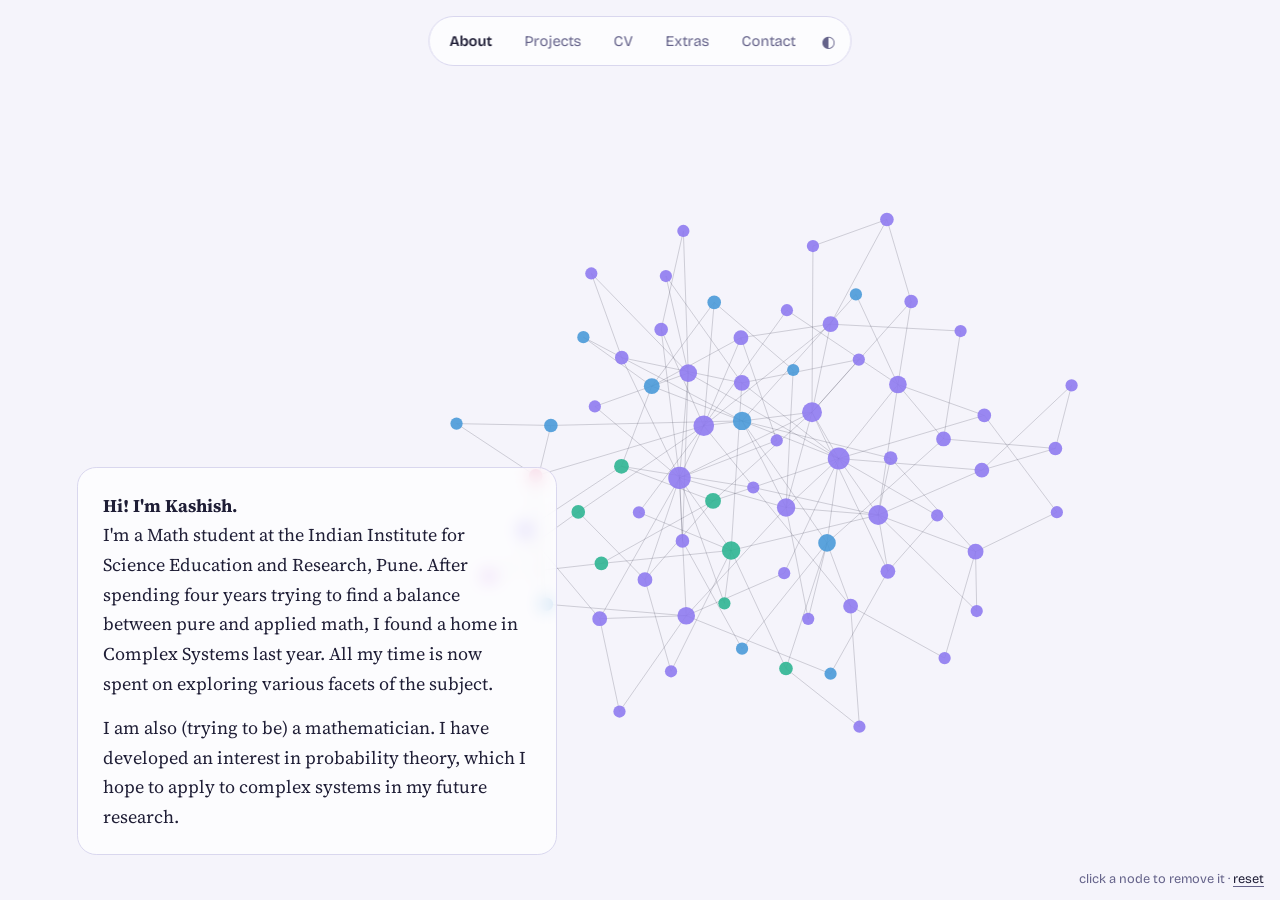
==== index.html @ 5c6b5b5a "Update index.html" ====
<!DOCTYPE html>
<html lang="en"><head><meta charset="utf-8">
<meta name="viewport" content="width=device-width, initial-scale=1">
<title>Home · Your Name</title>
<meta name="description" content="Academic website of Your Name: complex systems research.">
<link rel="preconnect" href="https://fonts.googleapis.com"><link href="https://fonts.googleapis.com/css2?family=Bricolage+Grotesque:wght@500;600;700&family=Source+Serif+4&display=swap" rel="stylesheet"><link rel="stylesheet" href="style.css"></head>
<body data-n="70" data-center=".6,.5"><canvas id="net" aria-hidden="true"></canvas>
<nav class="bar" aria-label="Main"><a class="brand" href="index.html">About</a><a href="projects.html">Projects</a><a href="cv.html">CV</a><a href="Blog.html">Extras</a><a href="contact.html">Contact</a><button id="theme" aria-label="Toggle light or dark theme">◐</button></nav>
<main class="home"><section class="about" aria-label="About me"><p><b> Hi! I'm Kashish. </b> <br> 
  I'm a Math student at the Indian Institute for Science Education and Research, Pune. After spending four years trying to find a balance between pure and applied math, 
I found a home in Complex Systems last year. All my time is now spent on exploring various facets of the subject.  </p>
<p>I am also (trying to be) a mathematician. I have developed an interest in probability theory, which I hope to apply
to complex systems in my future research.</p></section></main>
<div class="hint">click a node to remove it · <button id="reset">reset</button></div>
<script src="theme.js"></script>
<script src="network.js"></script></body></html>
---- style.css ----
:root{
  --bg:#f5f4fb; --ink:#1f1e36; --muted:#65638a; --line:#d9d7ee; --card:rgba(255,255,255,.7);
  --c1:#8f7bf0; --c2:#2fb592; --c3:#f08a55; --c4:#e5679b; --c5:#4a9ad8; --c6:#5cb85c; --c7:#d9a826; --c8:#b25fe0;
}
:root[data-theme="dark"]{
  --bg:#17162b; --ink:#eceaf8; --muted:#a09fc4; --line:#323156; --card:rgba(30,29,56,.7);
  --c1:#b8a9ff; --c2:#9be8d0; --c3:#ffc3a0; --c4:#ffb3d1; --c5:#9fd3ff; --c6:#b5e8a0; --c7:#ffe08a; --c8:#e0b3ff;
}
*{box-sizing:border-box}
body{margin:0;background:var(--bg);color:var(--ink);font:18px/1.65 "Source Serif 4",Georgia,serif;min-height:100vh}
#net{position:fixed;inset:0;width:100%;height:100%;z-index:0}
.bar{position:fixed;top:1rem;left:50%;transform:translateX(-50%);z-index:5;display:flex;align-items:center;gap:.2rem;
  padding:.35rem;border:1px solid var(--line);border-radius:99px;background:var(--card);backdrop-filter:blur(10px);
  max-width:calc(100vw - 1rem);overflow-x:auto;font-family:"Bricolage Grotesque",system-ui,sans-serif;font-size:.92rem}
.bar a{color:var(--muted);text-decoration:none;padding:.4rem .9rem;border-radius:99px;white-space:nowrap}
.bar a:hover{color:var(--ink)}
.bar a.brand{color:var(--ink);font-weight:600}
.bar a[aria-current="page"]{background:var(--ink);color:var(--bg)}
.bar a:focus-visible,#theme:focus-visible{outline:2px solid var(--c5);outline-offset:1px}
#theme{background:none;border:0;color:var(--muted);cursor:pointer;width:2rem;height:2rem;border-radius:50%;font-size:1rem}
main{position:relative;z-index:1;padding:6.5rem clamp(1.2rem,6vw,5rem) 4rem;max-width:64rem;margin:0 auto}
h1,h2,h3{font-family:"Bricolage Grotesque",system-ui,sans-serif}
h1{font-weight:700;font-size:clamp(3.4rem,11vw,8.5rem);line-height:.92;letter-spacing:-.04em;margin:0}
h2{font-size:2.2rem;letter-spacing:-.02em;margin:0 0 1.5rem}
h3{font-size:1.1rem;margin:0}
.home{max-width:none;min-height:100vh;display:grid;grid-template-columns:1.2fr 1fr;gap:2rem 4rem;align-items:end;padding-bottom:5vh}
.about{max-width:30rem;padding:1.4rem 1.6rem;border:1px solid var(--line);border-radius:1.2rem;background:var(--card);backdrop-filter:blur(8px)}
.about p{margin:0 0 .9rem}.about p:last-child{margin:0}
.role{font:600 1rem "Bricolage Grotesque",sans-serif;color:var(--muted);margin:1.2rem 0 0}
.item{padding:1rem 1.2rem;margin:0 0 1rem;max-width:40rem;border:1px solid var(--line);border-left:5px solid var(--c1);border-radius:.8rem;background:var(--card);backdrop-filter:blur(8px)}
.item:nth-of-type(2n){border-left-color:var(--c2)}.item:nth-of-type(3n){border-left-color:var(--c3)}.item:nth-of-type(4n){border-left-color:var(--c4)}
.item p{margin:.15rem 0;color:var(--muted)}.when{font-size:.9rem}
a{color:var(--c5)}
.hint{position:fixed;right:1rem;bottom:.8rem;z-index:2;font:.8rem "Bricolage Grotesque",sans-serif;color:var(--muted)}
@media (max-width:760px){.home{grid-template-columns:1fr;align-items:start;padding-top:6rem}}
.hint button{font:inherit;color:var(--ink);background:none;border:0;border-bottom:1px solid var(--muted);cursor:pointer;padding:0}
/* ===== CV PAGE ===== */

/* ===== CV PAGE ===== */

main#cv-container {
  position: relative;
  z-index: 1;

  width: 100%;
  max-width: none;

  margin: 0;
  padding: 7rem 20px 40px;

  display: flex;
  justify-content: center;
  align-items: flex-start;

  box-sizing: border-box;
}

iframe#cv-pdf {
  display: block;

  width: 900px;
  height: 1200px;

  max-width: 100%;

  margin: 0;
  padding: 0;

  border: none;

  background: white;

  box-shadow: 0 4px 20px rgba(0, 0, 0, 0.12);
}
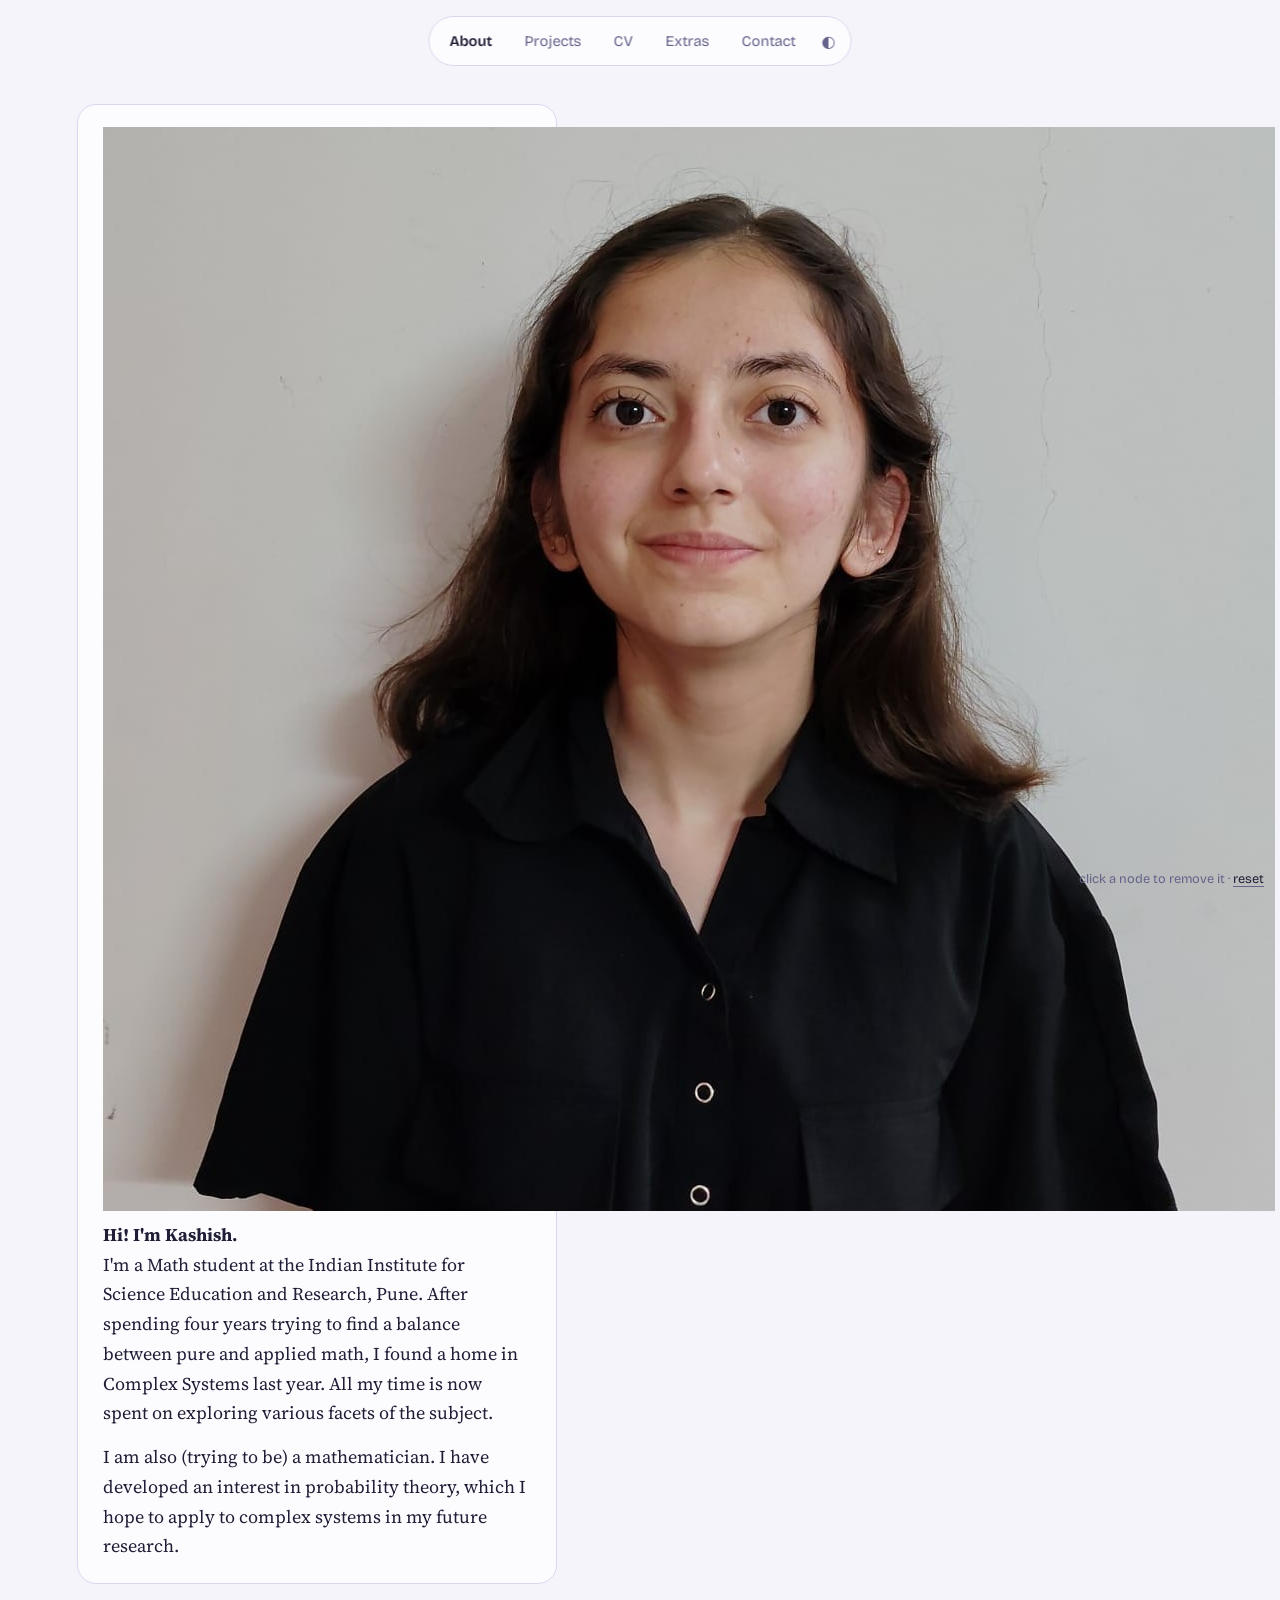
==== commit df4f6afc: "Update index.html" ====
--- a/index.html
+++ b/index.html
@@ -6,7 +6,7 @@
 <link rel="preconnect" href="https://fonts.googleapis.com"><link href="https://fonts.googleapis.com/css2?family=Bricolage+Grotesque:wght@500;600;700&family=Source+Serif+4&display=swap" rel="stylesheet"><link rel="stylesheet" href="style.css"></head>
 <body data-n="70" data-center=".6,.5"><canvas id="net" aria-hidden="true"></canvas>
 <nav class="bar" aria-label="Main"><a class="brand" href="index.html">About</a><a href="projects.html">Projects</a><a href="cv.html">CV</a><a href="Blog.html">Extras</a><a href="contact.html">Contact</a><button id="theme" aria-label="Toggle light or dark theme">◐</button></nav>
-<main class="home"><section class="about" aria-label="About me"><p><b> Hi! I'm Kashish. </b> <br> 
+<main class="home"><section class="about" aria-label="About me"><img src="professional_pic.jpeg" alt="my photo"><p><b> Hi! I'm Kashish. </b> <br> 
   I'm a Math student at the Indian Institute for Science Education and Research, Pune. After spending four years trying to find a balance between pure and applied math, 
 I found a home in Complex Systems last year. All my time is now spent on exploring various facets of the subject.  </p>
 <p>I am also (trying to be) a mathematician. I have developed an interest in probability theory, which I hope to apply
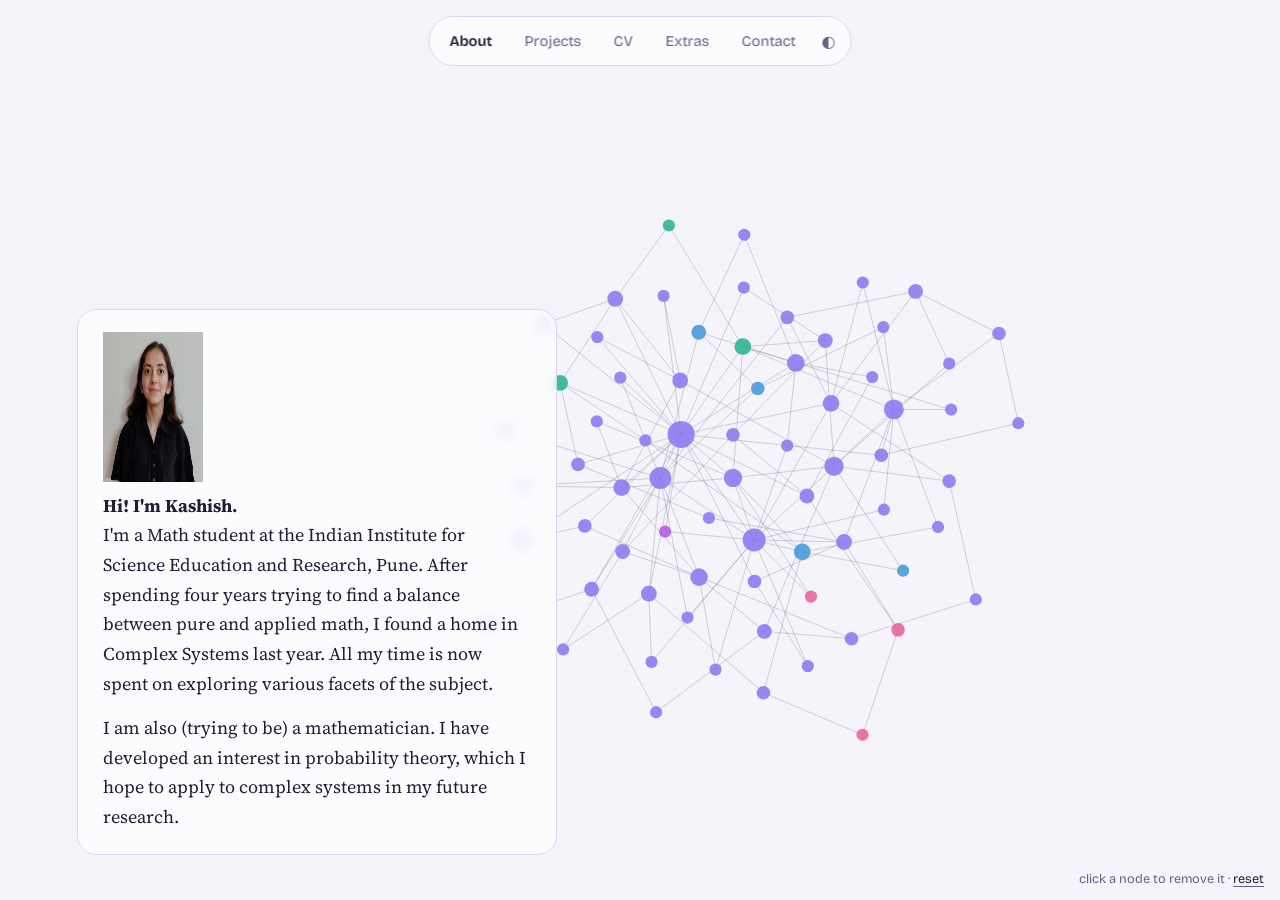
==== commit e909ddd2: "Update index.html" ====
--- a/index.html
+++ b/index.html
@@ -6,7 +6,7 @@
 <link rel="preconnect" href="https://fonts.googleapis.com"><link href="https://fonts.googleapis.com/css2?family=Bricolage+Grotesque:wght@500;600;700&family=Source+Serif+4&display=swap" rel="stylesheet"><link rel="stylesheet" href="style.css"></head>
 <body data-n="70" data-center=".6,.5"><canvas id="net" aria-hidden="true"></canvas>
 <nav class="bar" aria-label="Main"><a class="brand" href="index.html">About</a><a href="projects.html">Projects</a><a href="cv.html">CV</a><a href="Blog.html">Extras</a><a href="contact.html">Contact</a><button id="theme" aria-label="Toggle light or dark theme">◐</button></nav>
-<main class="home"><section class="about" aria-label="About me"><img src="professional_pic.jpeg" alt="my photo"><p><b> Hi! I'm Kashish. </b> <br> 
+<main class="home"><section class="about" aria-label="About me"><img src="professional_pic.jpeg" alt="my photo" width = "100" height = "150"><p><b> Hi! I'm Kashish. </b> <br> 
   I'm a Math student at the Indian Institute for Science Education and Research, Pune. After spending four years trying to find a balance between pure and applied math, 
 I found a home in Complex Systems last year. All my time is now spent on exploring various facets of the subject.  </p>
 <p>I am also (trying to be) a mathematician. I have developed an interest in probability theory, which I hope to apply
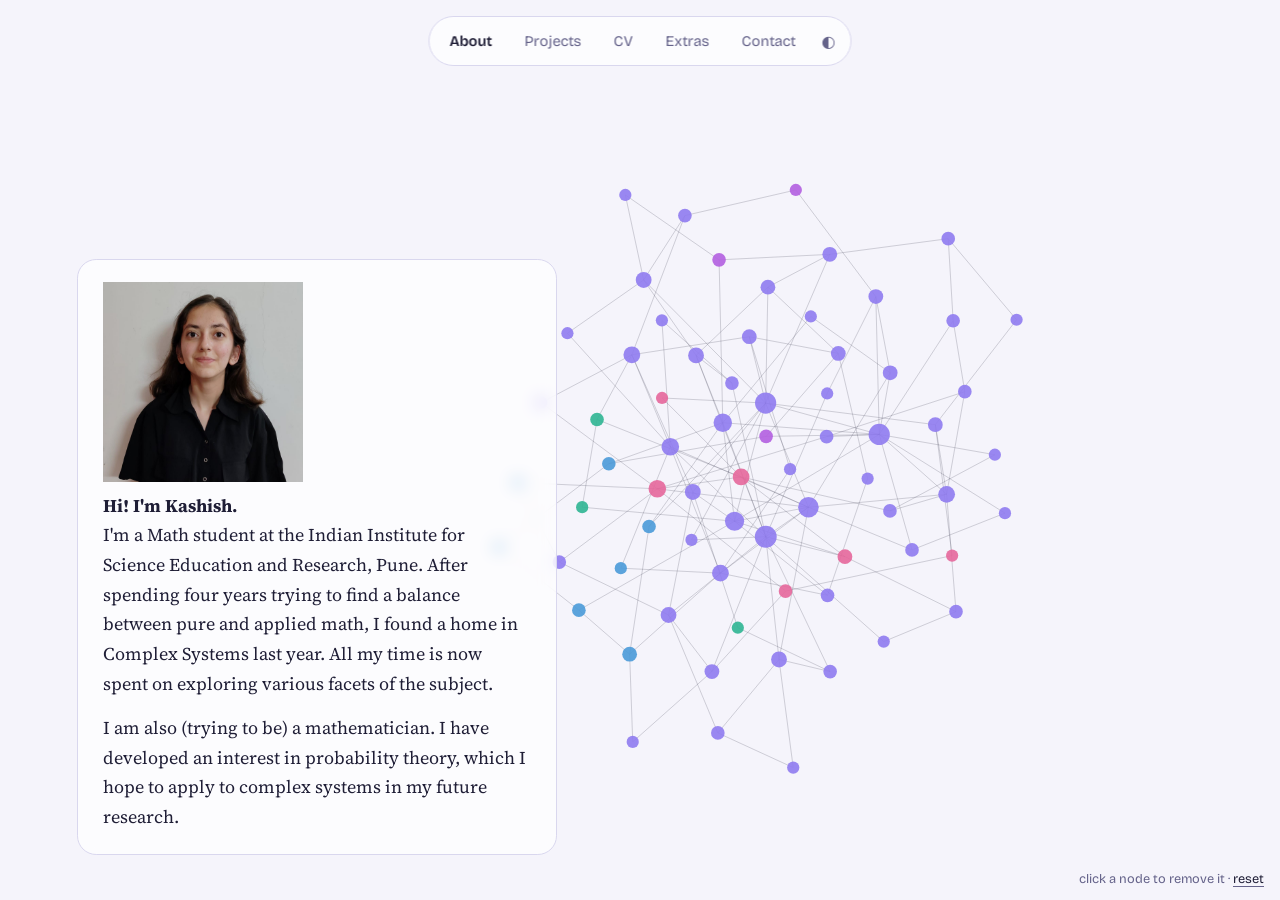
==== commit eaccf267: "Update index.html" ====
--- a/index.html
+++ b/index.html
@@ -6,7 +6,7 @@
 <link rel="preconnect" href="https://fonts.googleapis.com"><link href="https://fonts.googleapis.com/css2?family=Bricolage+Grotesque:wght@500;600;700&family=Source+Serif+4&display=swap" rel="stylesheet"><link rel="stylesheet" href="style.css"></head>
 <body data-n="70" data-center=".6,.5"><canvas id="net" aria-hidden="true"></canvas>
 <nav class="bar" aria-label="Main"><a class="brand" href="index.html">About</a><a href="projects.html">Projects</a><a href="cv.html">CV</a><a href="Blog.html">Extras</a><a href="contact.html">Contact</a><button id="theme" aria-label="Toggle light or dark theme">◐</button></nav>
-<main class="home"><section class="about" aria-label="About me"><img src="professional_pic.jpeg" alt="my photo" width = "100" height = "150"><p><b> Hi! I'm Kashish. </b> <br> 
+<main class="home"><section class="about" aria-label="About me"><img src="professional_pic.jpeg" alt="my photo" width = "200" height = "200"><p><b> Hi! I'm Kashish. </b> <br> 
   I'm a Math student at the Indian Institute for Science Education and Research, Pune. After spending four years trying to find a balance between pure and applied math, 
 I found a home in Complex Systems last year. All my time is now spent on exploring various facets of the subject.  </p>
 <p>I am also (trying to be) a mathematician. I have developed an interest in probability theory, which I hope to apply
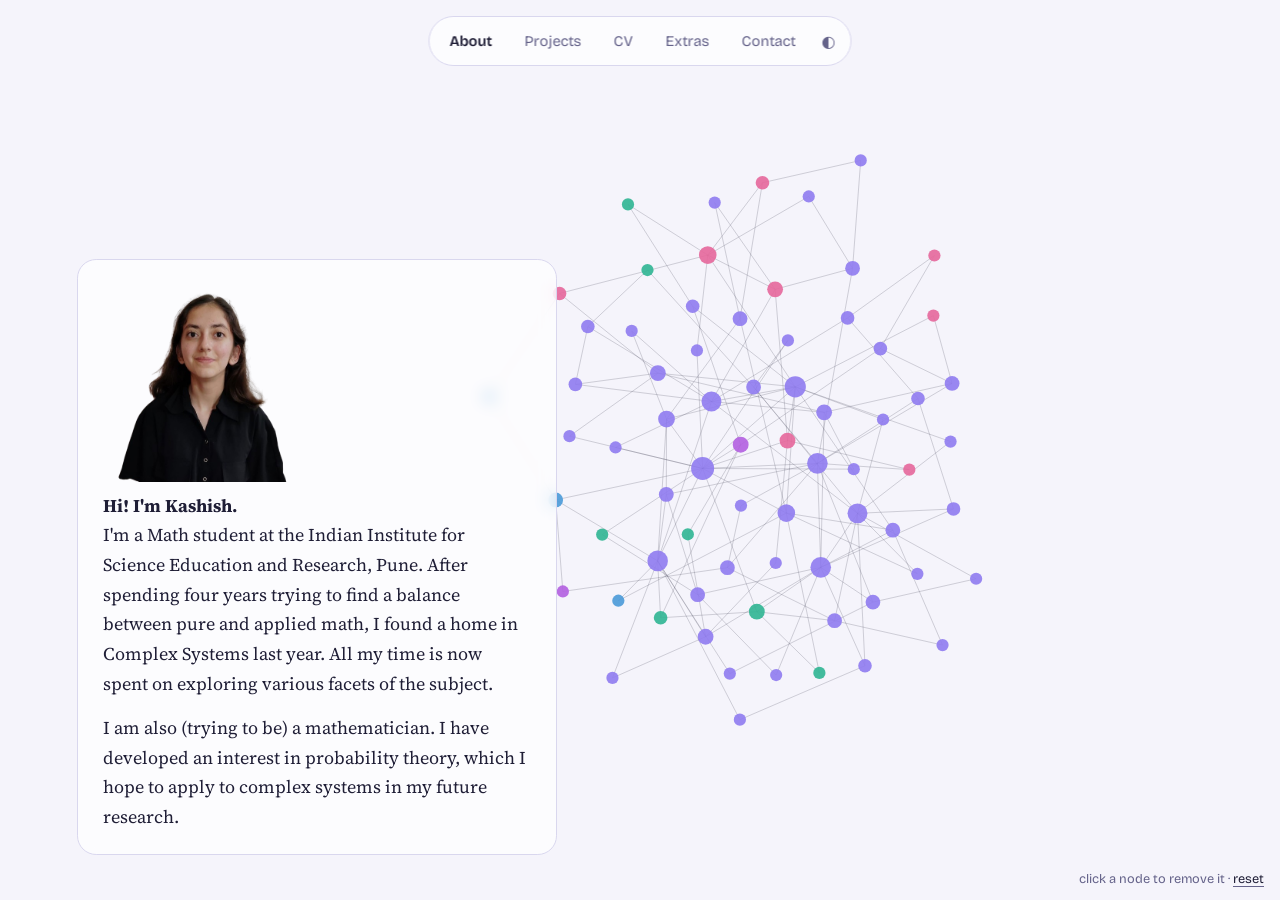
==== commit cea9e0fa: "Update index.html" ====
--- a/index.html
+++ b/index.html
@@ -1,12 +1,12 @@
 <!DOCTYPE html>
 <html lang="en"><head><meta charset="utf-8">
 <meta name="viewport" content="width=device-width, initial-scale=1">
-<title>Home · Your Name</title>
+<title>Home</title>
 <meta name="description" content="Academic website of Your Name: complex systems research.">
 <link rel="preconnect" href="https://fonts.googleapis.com"><link href="https://fonts.googleapis.com/css2?family=Bricolage+Grotesque:wght@500;600;700&family=Source+Serif+4&display=swap" rel="stylesheet"><link rel="stylesheet" href="style.css"></head>
 <body data-n="70" data-center=".6,.5"><canvas id="net" aria-hidden="true"></canvas>
 <nav class="bar" aria-label="Main"><a class="brand" href="index.html">About</a><a href="projects.html">Projects</a><a href="cv.html">CV</a><a href="Blog.html">Extras</a><a href="contact.html">Contact</a><button id="theme" aria-label="Toggle light or dark theme">◐</button></nav>
-<main class="home"><section class="about" aria-label="About me"><img src="professional_pic.jpeg" alt="my photo" width = "200" height = "200"><p><b> Hi! I'm Kashish. </b> <br> 
+<main class="home"><section class="about" aria-label="About me"><img src="professional_pic1.png" alt="my photo" width = "200" height = "200"><p><b> Hi! I'm Kashish. </b> <br> 
   I'm a Math student at the Indian Institute for Science Education and Research, Pune. After spending four years trying to find a balance between pure and applied math, 
 I found a home in Complex Systems last year. All my time is now spent on exploring various facets of the subject.  </p>
 <p>I am also (trying to be) a mathematician. I have developed an interest in probability theory, which I hope to apply
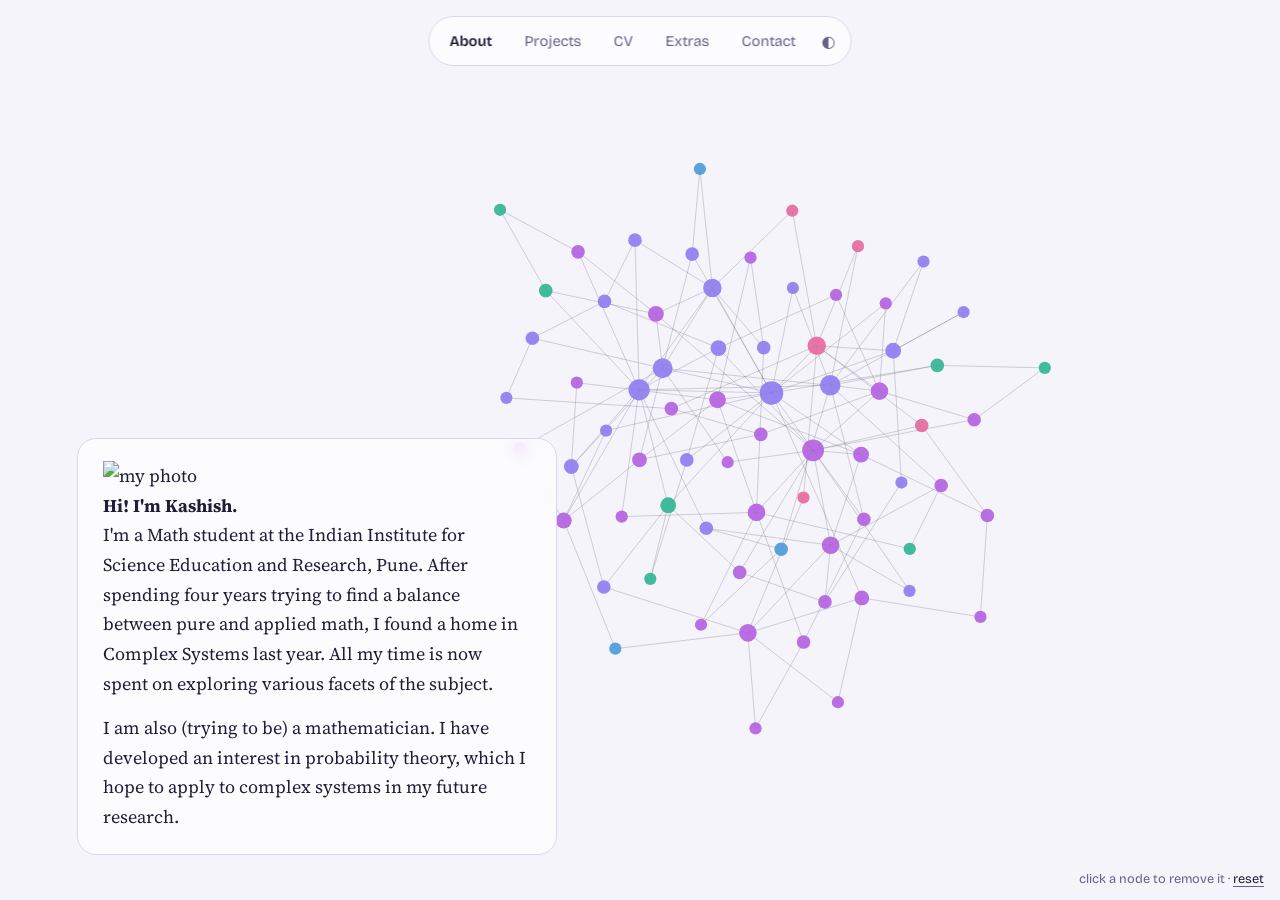
==== commit a5e3c6de: "Update index.html" ====
--- a/index.html
+++ b/index.html
@@ -6,7 +6,7 @@
 <link rel="preconnect" href="https://fonts.googleapis.com"><link href="https://fonts.googleapis.com/css2?family=Bricolage+Grotesque:wght@500;600;700&family=Source+Serif+4&display=swap" rel="stylesheet"><link rel="stylesheet" href="style.css"></head>
 <body data-n="70" data-center=".6,.5"><canvas id="net" aria-hidden="true"></canvas>
 <nav class="bar" aria-label="Main"><a class="brand" href="index.html">About</a><a href="projects.html">Projects</a><a href="cv.html">CV</a><a href="Blog.html">Extras</a><a href="contact.html">Contact</a><button id="theme" aria-label="Toggle light or dark theme">◐</button></nav>
-<main class="home"><section class="about" aria-label="About me"><img src="professional_pic1.png" alt="my photo" width = "200" height = "200"><p><b> Hi! I'm Kashish. </b> <br> 
+<main class="home"><section class="about" aria-label="About me"><img src="professional_pic.png" alt="my photo" width = "200" height = "200"><p><b> Hi! I'm Kashish. </b> <br> 
   I'm a Math student at the Indian Institute for Science Education and Research, Pune. After spending four years trying to find a balance between pure and applied math, 
 I found a home in Complex Systems last year. All my time is now spent on exploring various facets of the subject.  </p>
 <p>I am also (trying to be) a mathematician. I have developed an interest in probability theory, which I hope to apply
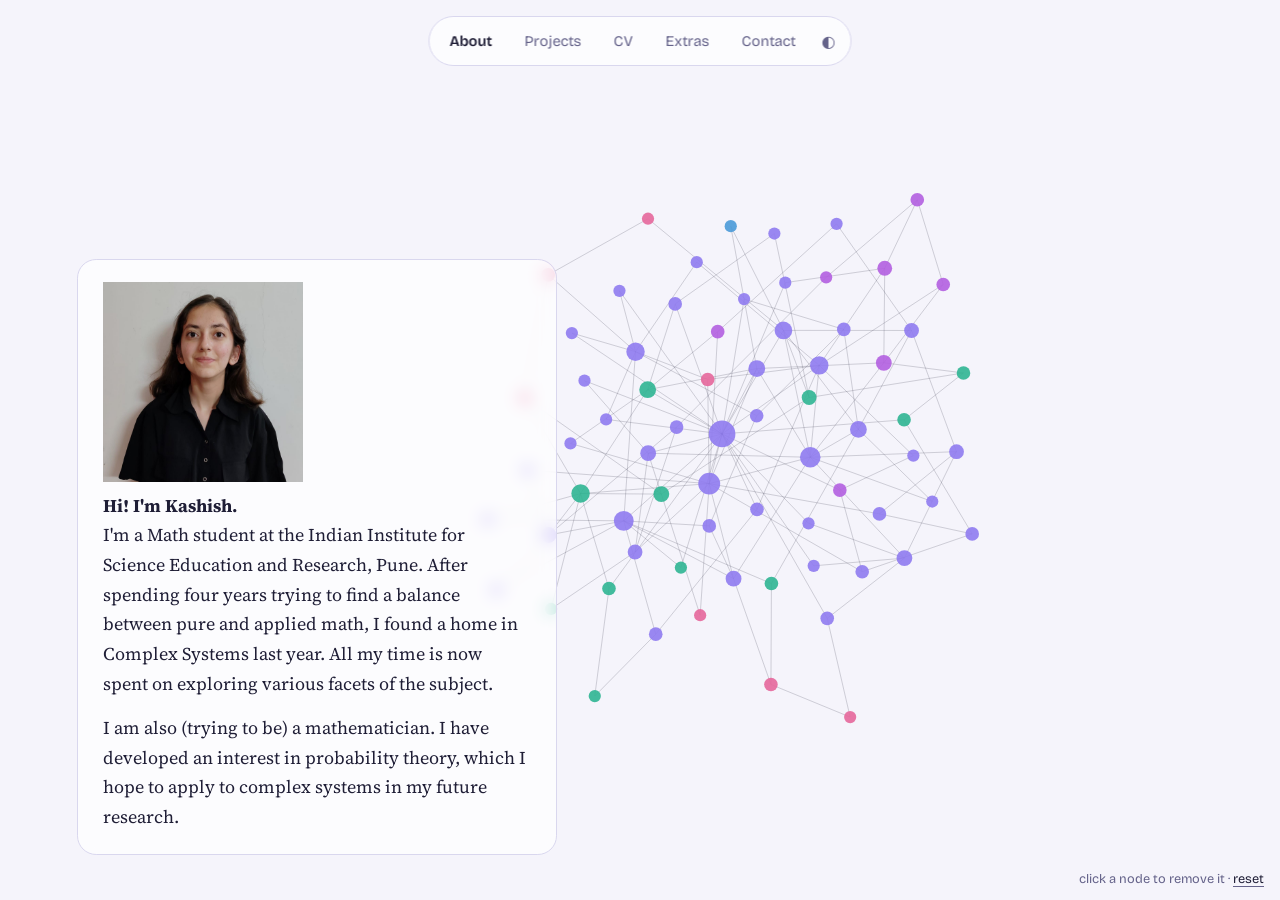
==== commit 741ab583: "Update index.html" ====
--- a/index.html
+++ b/index.html
@@ -6,7 +6,7 @@
 <link rel="preconnect" href="https://fonts.googleapis.com"><link href="https://fonts.googleapis.com/css2?family=Bricolage+Grotesque:wght@500;600;700&family=Source+Serif+4&display=swap" rel="stylesheet"><link rel="stylesheet" href="style.css"></head>
 <body data-n="70" data-center=".6,.5"><canvas id="net" aria-hidden="true"></canvas>
 <nav class="bar" aria-label="Main"><a class="brand" href="index.html">About</a><a href="projects.html">Projects</a><a href="cv.html">CV</a><a href="Blog.html">Extras</a><a href="contact.html">Contact</a><button id="theme" aria-label="Toggle light or dark theme">◐</button></nav>
-<main class="home"><section class="about" aria-label="About me"><img src="professional_pic.png" alt="my photo" width = "200" height = "200"><p><b> Hi! I'm Kashish. </b> <br> 
+<main class="home"><section class="about" aria-label="About me"><img src="professional_pic.jpeg" alt="my photo" width = "200" height = "200"><p><b> Hi! I'm Kashish. </b> <br> 
   I'm a Math student at the Indian Institute for Science Education and Research, Pune. After spending four years trying to find a balance between pure and applied math, 
 I found a home in Complex Systems last year. All my time is now spent on exploring various facets of the subject.  </p>
 <p>I am also (trying to be) a mathematician. I have developed an interest in probability theory, which I hope to apply
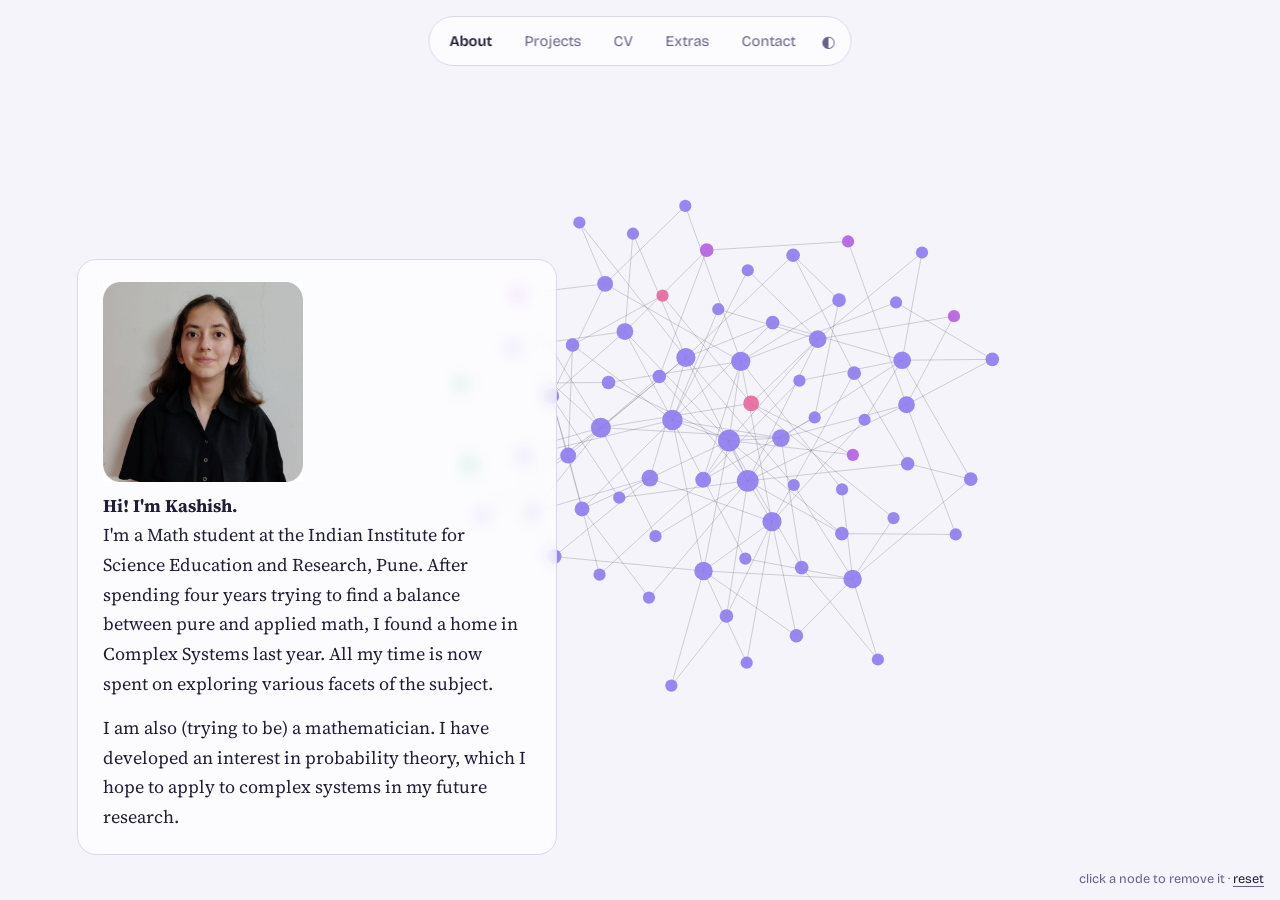
==== commit 13ffe427: "Update index.html" ====
--- a/index.html
+++ b/index.html
@@ -6,7 +6,7 @@
 <link rel="preconnect" href="https://fonts.googleapis.com"><link href="https://fonts.googleapis.com/css2?family=Bricolage+Grotesque:wght@500;600;700&family=Source+Serif+4&display=swap" rel="stylesheet"><link rel="stylesheet" href="style.css"></head>
 <body data-n="70" data-center=".6,.5"><canvas id="net" aria-hidden="true"></canvas>
 <nav class="bar" aria-label="Main"><a class="brand" href="index.html">About</a><a href="projects.html">Projects</a><a href="cv.html">CV</a><a href="Blog.html">Extras</a><a href="contact.html">Contact</a><button id="theme" aria-label="Toggle light or dark theme">◐</button></nav>
-<main class="home"><section class="about" aria-label="About me"><img src="professional_pic.jpeg" alt="my photo" width = "200" height = "200"><p><b> Hi! I'm Kashish. </b> <br> 
+<main class="home"><section class="about" aria-label="About me"><img src="professional_pic1.jpeg" alt="my photo" width = "200" height = "200"><p><b> Hi! I'm Kashish. </b> <br> 
   I'm a Math student at the Indian Institute for Science Education and Research, Pune. After spending four years trying to find a balance between pure and applied math, 
 I found a home in Complex Systems last year. All my time is now spent on exploring various facets of the subject.  </p>
 <p>I am also (trying to be) a mathematician. I have developed an interest in probability theory, which I hope to apply
